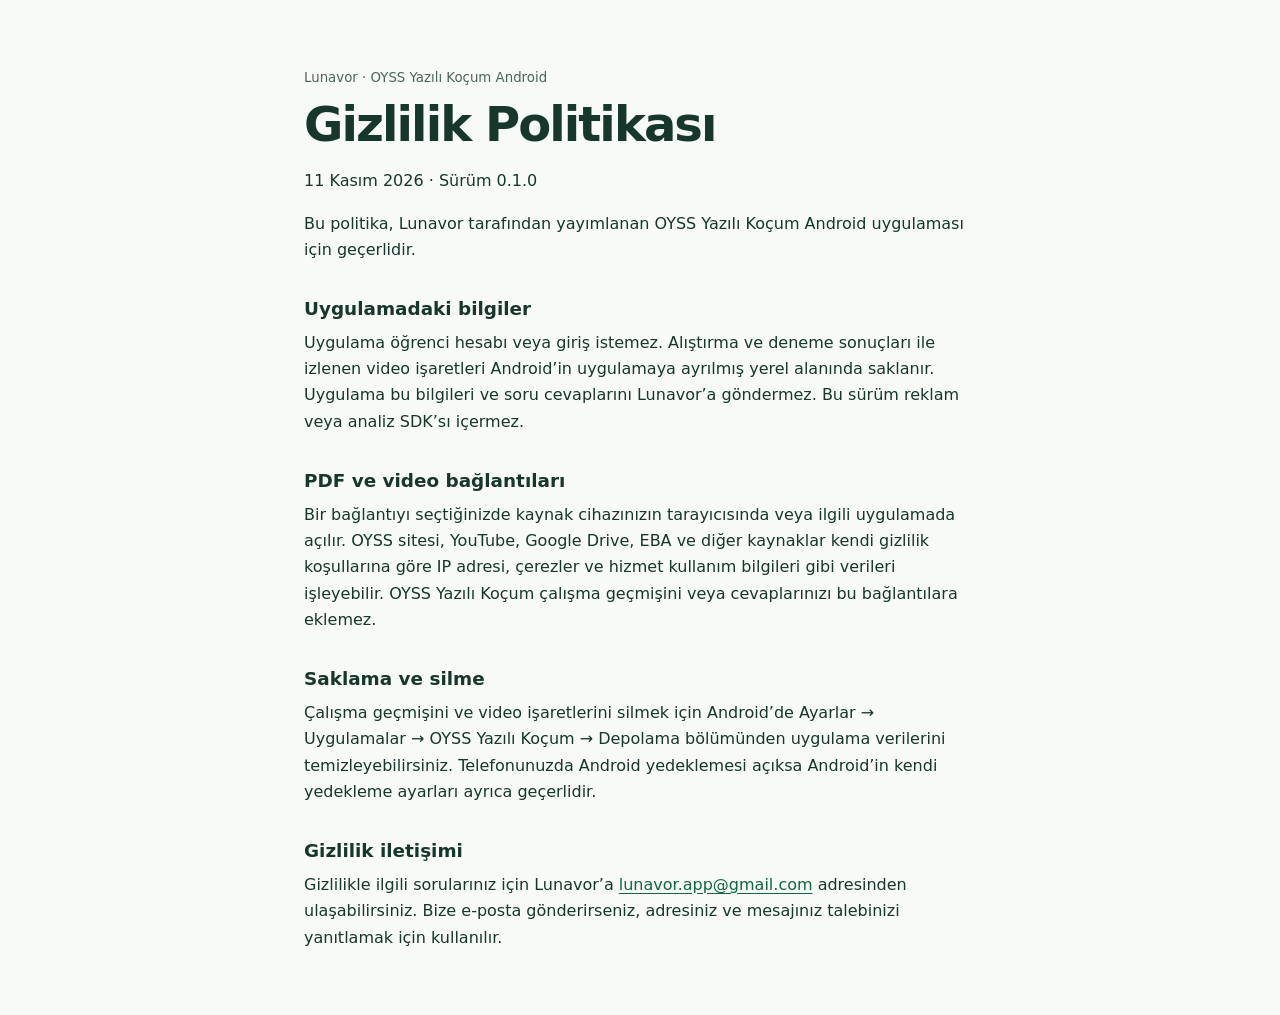
==== index.html @ a6a3b5fd "Add files via upload" ====
<!doctype html>
<html lang="tr">
<meta charset="utf-8">
<meta name="viewport" content="width=device-width, initial-scale=1">
<title>OYSS Yazılı Koçum · Gizlilik Politikası</title>
<style>
  :root { color-scheme: light; background: #f7faf6; color: #17372c; font: 16px/1.65 system-ui, sans-serif; }
  main { max-width: 42rem; margin: 4rem auto; padding: 0 1.25rem; }
  h1 { font-size: clamp(2rem, 7vw, 3rem); line-height: 1.12; letter-spacing: -.04em; margin: .5rem 0 1rem; }
  h2 { font-size: 1.15rem; margin: 1.9rem 0 .35rem; }
  p { margin: .35rem 0 1rem; }
  small { color: #4b655a; }
  a { color: #11673f; text-underline-offset: .18em; }
</style>
<main>
  <small>Lunavor · OYSS Yazılı Koçum Android</small>
  <h1>Gizlilik Politikası</h1>
  <p>11 Kasım 2026 · Sürüm 0.1.0</p>
  <p>Bu politika, Lunavor tarafından yayımlanan OYSS Yazılı Koçum Android uygulaması için geçerlidir.</p>
  <h2>Uygulamadaki bilgiler</h2>
  <p>Uygulama öğrenci hesabı veya giriş istemez. Alıştırma ve deneme sonuçları ile izlenen video işaretleri Android’in uygulamaya ayrılmış yerel alanında saklanır. Uygulama bu bilgileri ve soru cevaplarını Lunavor’a göndermez. Bu sürüm reklam veya analiz SDK’sı içermez.</p>
  <h2>PDF ve video bağlantıları</h2>
  <p>Bir bağlantıyı seçtiğinizde kaynak cihazınızın tarayıcısında veya ilgili uygulamada açılır. OYSS sitesi, YouTube, Google Drive, EBA ve diğer kaynaklar kendi gizlilik koşullarına göre IP adresi, çerezler ve hizmet kullanım bilgileri gibi verileri işleyebilir. OYSS Yazılı Koçum çalışma geçmişini veya cevaplarınızı bu bağlantılara eklemez.</p>
  <h2>Saklama ve silme</h2>
  <p>Çalışma geçmişini ve video işaretlerini silmek için Android’de Ayarlar → Uygulamalar → OYSS Yazılı Koçum → Depolama bölümünden uygulama verilerini temizleyebilirsiniz. Telefonunuzda Android yedeklemesi açıksa Android’in kendi yedekleme ayarları ayrıca geçerlidir.</p>
  <h2>Gizlilik iletişimi</h2>
  <p>Gizlilikle ilgili sorularınız için Lunavor’a <a href="mailto:lunavor.app@gmail.com">lunavor.app@gmail.com</a> adresinden ulaşabilirsiniz. Bize e-posta gönderirseniz, adresiniz ve mesajınız talebinizi yanıtlamak için kullanılır.</p>
</main>
</html>
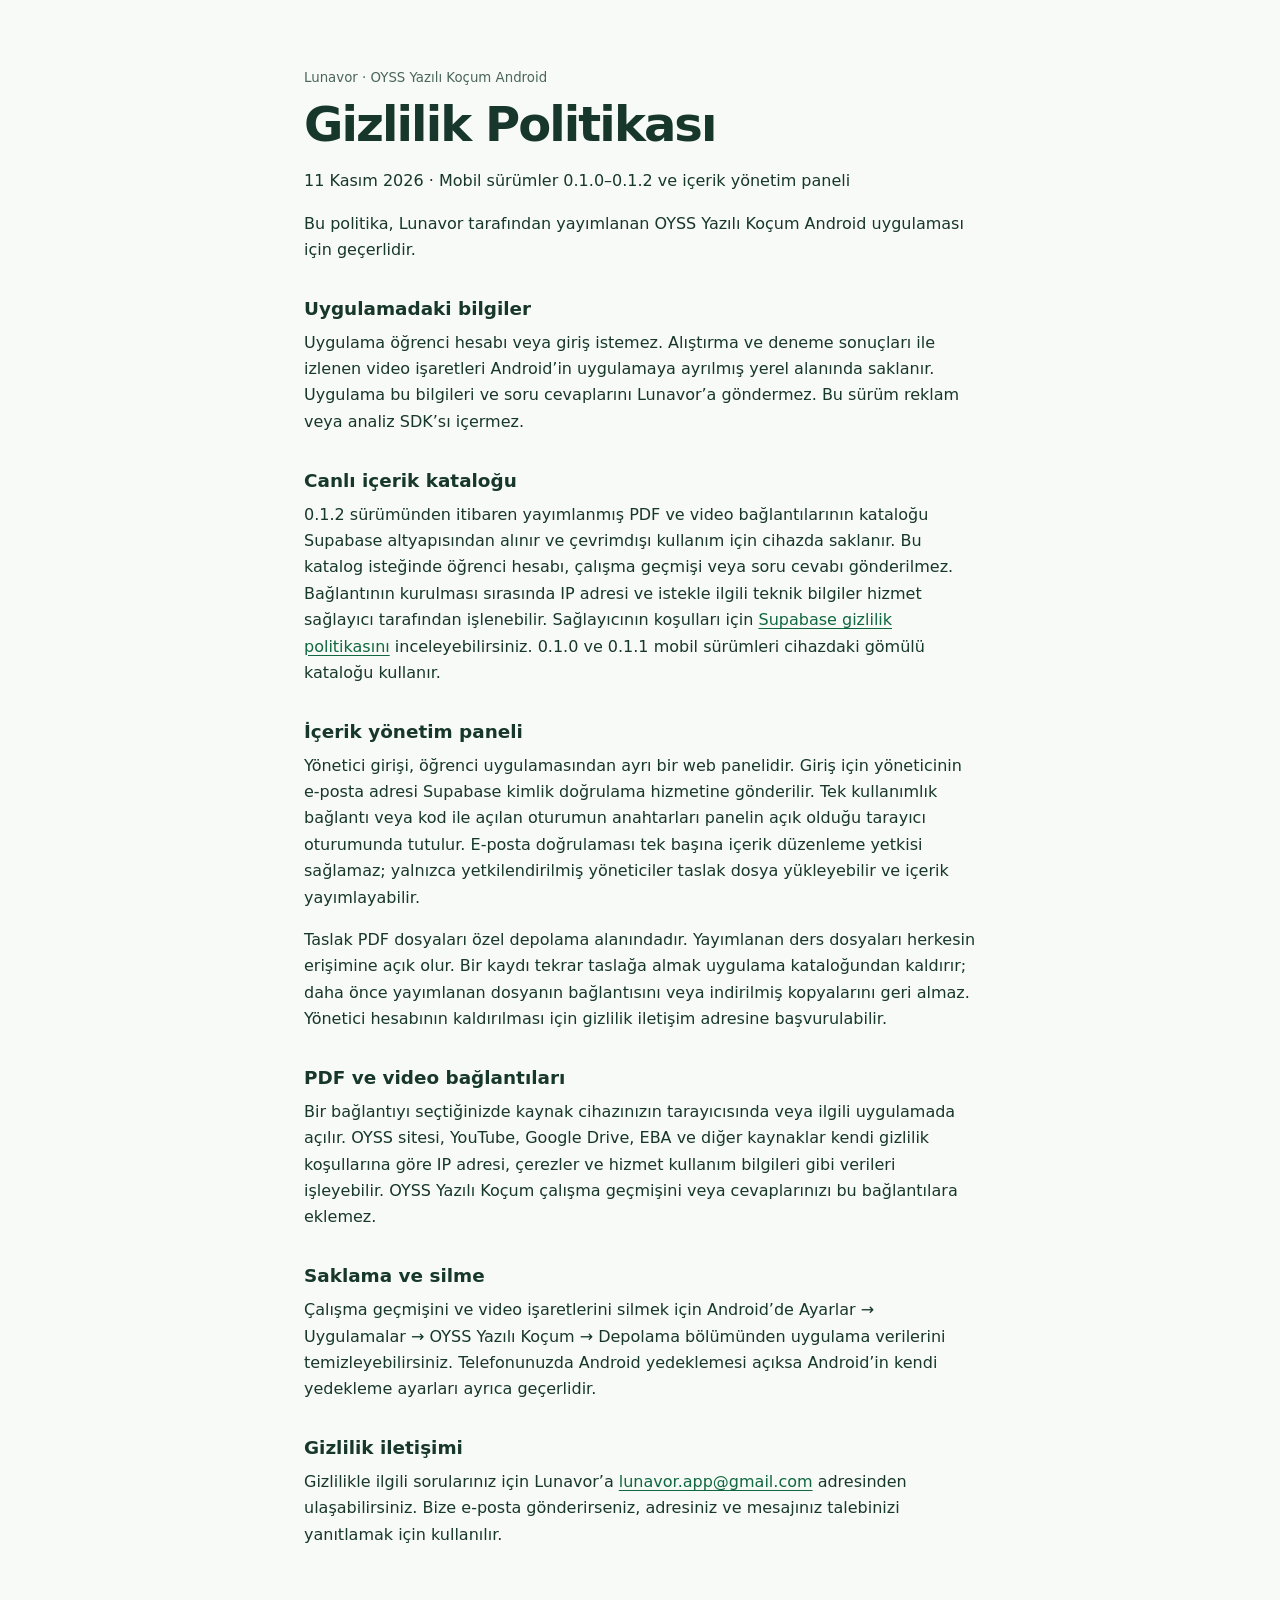
==== commit 7383aab0: "Explain live catalog and administrator privacy" ====
--- a/index.html
+++ b/index.html
@@ -1,29 +1,34 @@
-<!doctype html>
-<html lang="tr">
-<meta charset="utf-8">
-<meta name="viewport" content="width=device-width, initial-scale=1">
-<title>OYSS Yazılı Koçum · Gizlilik Politikası</title>
-<style>
-  :root { color-scheme: light; background: #f7faf6; color: #17372c; font: 16px/1.65 system-ui, sans-serif; }
-  main { max-width: 42rem; margin: 4rem auto; padding: 0 1.25rem; }
-  h1 { font-size: clamp(2rem, 7vw, 3rem); line-height: 1.12; letter-spacing: -.04em; margin: .5rem 0 1rem; }
-  h2 { font-size: 1.15rem; margin: 1.9rem 0 .35rem; }
-  p { margin: .35rem 0 1rem; }
-  small { color: #4b655a; }
-  a { color: #11673f; text-underline-offset: .18em; }
-</style>
-<main>
-  <small>Lunavor · OYSS Yazılı Koçum Android</small>
-  <h1>Gizlilik Politikası</h1>
-  <p>11 Kasım 2026 · Sürüm 0.1.0</p>
-  <p>Bu politika, Lunavor tarafından yayımlanan OYSS Yazılı Koçum Android uygulaması için geçerlidir.</p>
-  <h2>Uygulamadaki bilgiler</h2>
-  <p>Uygulama öğrenci hesabı veya giriş istemez. Alıştırma ve deneme sonuçları ile izlenen video işaretleri Android’in uygulamaya ayrılmış yerel alanında saklanır. Uygulama bu bilgileri ve soru cevaplarını Lunavor’a göndermez. Bu sürüm reklam veya analiz SDK’sı içermez.</p>
-  <h2>PDF ve video bağlantıları</h2>
-  <p>Bir bağlantıyı seçtiğinizde kaynak cihazınızın tarayıcısında veya ilgili uygulamada açılır. OYSS sitesi, YouTube, Google Drive, EBA ve diğer kaynaklar kendi gizlilik koşullarına göre IP adresi, çerezler ve hizmet kullanım bilgileri gibi verileri işleyebilir. OYSS Yazılı Koçum çalışma geçmişini veya cevaplarınızı bu bağlantılara eklemez.</p>
-  <h2>Saklama ve silme</h2>
-  <p>Çalışma geçmişini ve video işaretlerini silmek için Android’de Ayarlar → Uygulamalar → OYSS Yazılı Koçum → Depolama bölümünden uygulama verilerini temizleyebilirsiniz. Telefonunuzda Android yedeklemesi açıksa Android’in kendi yedekleme ayarları ayrıca geçerlidir.</p>
-  <h2>Gizlilik iletişimi</h2>
-  <p>Gizlilikle ilgili sorularınız için Lunavor’a <a href="mailto:lunavor.app@gmail.com">lunavor.app@gmail.com</a> adresinden ulaşabilirsiniz. Bize e-posta gönderirseniz, adresiniz ve mesajınız talebinizi yanıtlamak için kullanılır.</p>
-</main>
-</html>
+<!doctype html>
+<html lang="tr">
+<meta charset="utf-8">
+<meta name="viewport" content="width=device-width, initial-scale=1">
+<title>OYSS Yazılı Koçum · Gizlilik Politikası</title>
+<style>
+  :root { color-scheme: light; background: #f7faf6; color: #17372c; font: 16px/1.65 system-ui, sans-serif; }
+  main { max-width: 42rem; margin: 4rem auto; padding: 0 1.25rem; }
+  h1 { font-size: clamp(2rem, 7vw, 3rem); line-height: 1.12; letter-spacing: -.04em; margin: .5rem 0 1rem; }
+  h2 { font-size: 1.15rem; margin: 1.9rem 0 .35rem; }
+  p { margin: .35rem 0 1rem; }
+  small { color: #4b655a; }
+  a { color: #11673f; text-underline-offset: .18em; }
+</style>
+<main>
+  <small>Lunavor · OYSS Yazılı Koçum Android</small>
+  <h1>Gizlilik Politikası</h1>
+  <p>11 Kasım 2026 · Mobil sürümler 0.1.0–0.1.2 ve içerik yönetim paneli</p>
+  <p>Bu politika, Lunavor tarafından yayımlanan OYSS Yazılı Koçum Android uygulaması için geçerlidir.</p>
+  <h2>Uygulamadaki bilgiler</h2>
+  <p>Uygulama öğrenci hesabı veya giriş istemez. Alıştırma ve deneme sonuçları ile izlenen video işaretleri Android’in uygulamaya ayrılmış yerel alanında saklanır. Uygulama bu bilgileri ve soru cevaplarını Lunavor’a göndermez. Bu sürüm reklam veya analiz SDK’sı içermez.</p>
+  <h2>Canlı içerik kataloğu</h2>
+  <p>0.1.2 sürümünden itibaren yayımlanmış PDF ve video bağlantılarının kataloğu Supabase altyapısından alınır ve çevrimdışı kullanım için cihazda saklanır. Bu katalog isteğinde öğrenci hesabı, çalışma geçmişi veya soru cevabı gönderilmez. Bağlantının kurulması sırasında IP adresi ve istekle ilgili teknik bilgiler hizmet sağlayıcı tarafından işlenebilir. Sağlayıcının koşulları için <a href="https://supabase.com/privacy">Supabase gizlilik politikasını</a> inceleyebilirsiniz. 0.1.0 ve 0.1.1 mobil sürümleri cihazdaki gömülü kataloğu kullanır.</p>
+  <h2>İçerik yönetim paneli</h2>
+  <p>Yönetici girişi, öğrenci uygulamasından ayrı bir web panelidir. Giriş için yöneticinin e-posta adresi Supabase kimlik doğrulama hizmetine gönderilir. Tek kullanımlık bağlantı veya kod ile açılan oturumun anahtarları panelin açık olduğu tarayıcı oturumunda tutulur. E-posta doğrulaması tek başına içerik düzenleme yetkisi sağlamaz; yalnızca yetkilendirilmiş yöneticiler taslak dosya yükleyebilir ve içerik yayımlayabilir.</p>
+  <p>Taslak PDF dosyaları özel depolama alanındadır. Yayımlanan ders dosyaları herkesin erişimine açık olur. Bir kaydı tekrar taslağa almak uygulama kataloğundan kaldırır; daha önce yayımlanan dosyanın bağlantısını veya indirilmiş kopyalarını geri almaz. Yönetici hesabının kaldırılması için gizlilik iletişim adresine başvurulabilir.</p>
+  <h2>PDF ve video bağlantıları</h2>
+  <p>Bir bağlantıyı seçtiğinizde kaynak cihazınızın tarayıcısında veya ilgili uygulamada açılır. OYSS sitesi, YouTube, Google Drive, EBA ve diğer kaynaklar kendi gizlilik koşullarına göre IP adresi, çerezler ve hizmet kullanım bilgileri gibi verileri işleyebilir. OYSS Yazılı Koçum çalışma geçmişini veya cevaplarınızı bu bağlantılara eklemez.</p>
+  <h2>Saklama ve silme</h2>
+  <p>Çalışma geçmişini ve video işaretlerini silmek için Android’de Ayarlar → Uygulamalar → OYSS Yazılı Koçum → Depolama bölümünden uygulama verilerini temizleyebilirsiniz. Telefonunuzda Android yedeklemesi açıksa Android’in kendi yedekleme ayarları ayrıca geçerlidir.</p>
+  <h2>Gizlilik iletişimi</h2>
+  <p>Gizlilikle ilgili sorularınız için Lunavor’a <a href="mailto:lunavor.app@gmail.com">lunavor.app@gmail.com</a> adresinden ulaşabilirsiniz. Bize e-posta gönderirseniz, adresiniz ve mesajınız talebinizi yanıtlamak için kullanılır.</p>
+</main>
+</html>
